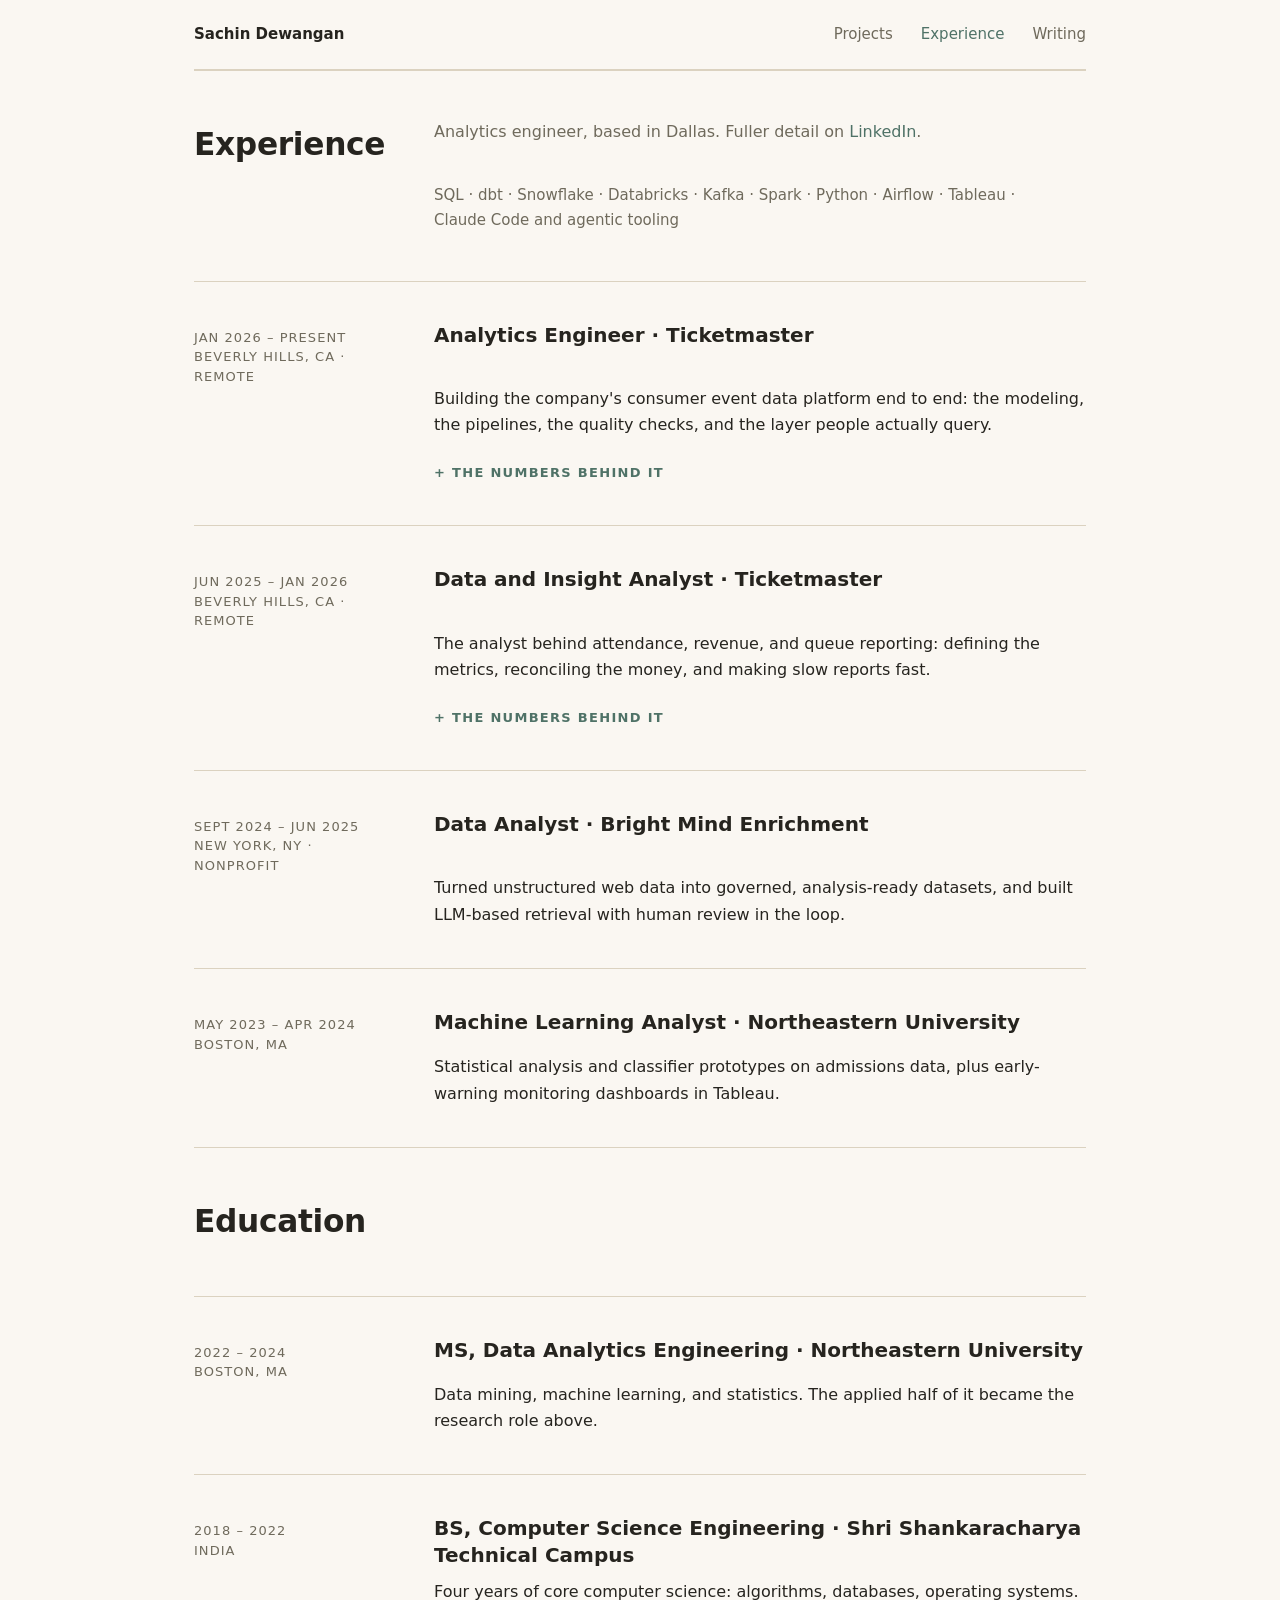
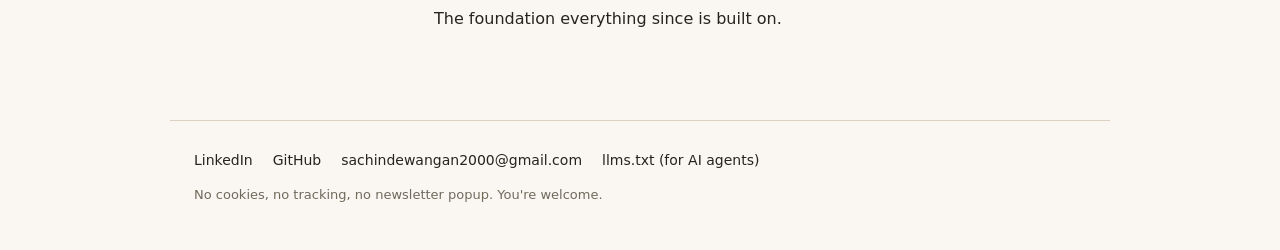
==== experience.html @ 965a37d4 "Personal website: hand-written HTML and CSS Four pages, one stylesheet, no frameworks, no build step" ====
<!DOCTYPE html>
<html lang="en">
<head>
  <meta charset="UTF-8">
  <meta name="viewport" content="width=device-width, initial-scale=1.0">
  <title>Experience · Sachin Dewangan</title>
  <meta name="description" content="Sachin Dewangan's professional record: analytics engineering and analysis at Ticketmaster, a nonprofit data role, a university research lab, and education.">
  <meta property="og:title" content="Experience · Sachin Dewangan">
  <meta property="og:description" content="Analytics engineering and analysis at Ticketmaster, a nonprofit data role, a university research lab, and education.">
  <meta property="og:type" content="website">
  <meta property="og:url" content="https://sachindew27.github.io/experience.html">
  <link rel="canonical" href="https://sachindew27.github.io/experience.html">
  <meta name="twitter:card" content="summary">
  <link rel="stylesheet" href="styles/reset.css">
  <link rel="stylesheet" href="styles/variants/swisoft.css">
</head>
<body>

  <header class="site-header">
    <nav class="site-nav" aria-label="main">
      <a class="nav-home" href="index.html">Sachin Dewangan</a>
      <a href="projects.html">Projects</a>
      <a href="experience.html" aria-current="page">Experience</a>
      <a href="writing.html">Writing</a>
    </nav>
  </header>

  <main class="page page-experience">

    <section class="projects-head">
      <h1>Experience</h1>
      <p class="projects-intro">Analytics engineer, based in Dallas. Fuller detail on
        <a href="https://linkedin.com/in/sachindewangan" target="_blank" rel="noopener noreferrer">LinkedIn</a>.</p>
      <p class="stack">SQL · dbt · Snowflake · Databricks · Kafka · Spark · Python ·
        Airflow · Tableau · Claude Code and agentic tooling</p>
    </section>

    <article class="card">
      <h2>Analytics Engineer · Ticketmaster</h2>
      <p class="card-status">Jan 2026 – present<br>Beverly Hills, CA · remote</p>
      <div class="front">
        <p>Building the company's consumer event data platform end to end: the modeling,
          the pipelines, the quality checks, and the layer people actually query.</p>
      </div>
      <details class="depth">
        <summary>The numbers behind it</summary>
        <p>Sole engineer on the platform. Domain-aligned data modeling, partitioned
          tables at multiple grains, a 71-check validation suite running on every
          refresh, and backfill infrastructure built to survive real failure modes. It is
          consumed by data science, abuse-prevention, and product teams.</p>
      </details>
    </article>

    <article class="card">
      <h2>Data and Insight Analyst · Ticketmaster</h2>
      <p class="card-status">Jun 2025 – Jan 2026<br>Beverly Hills, CA · remote</p>
      <div class="front">
        <p>The analyst behind attendance, revenue, and queue reporting: defining the
          metrics, reconciling the money, and making slow reports fast.</p>
      </div>
      <details class="depth">
        <summary>The numbers behind it</summary>
        <p>Led the semantic layer for a unified attendance model: 80+ metrics across 15+
          ticketing platforms, aligned across product, analytics, and engineering. Built
          finance-grade revenue datasets reconciled to 99%+ accuracy against the
          enterprise source of truth. Cut a core attendance report from 4+ hours to under
          25 minutes. Built a first-of-its-kind queue-classification dataset for abuse
          monitoring.</p>
      </details>
    </article>

    <article class="card">
      <h2>Data Analyst · Bright Mind Enrichment</h2>
      <p class="card-status">Sept 2024 – Jun 2025<br>New York, NY · nonprofit</p>
      <div class="front">
        <p>Turned unstructured web data into governed, analysis-ready datasets, and
          built LLM-based retrieval with human review in the loop.</p>
      </div>
    </article>

    <article class="card">
      <h2>Machine Learning Analyst · Northeastern University</h2>
      <p class="card-status">May 2023 – Apr 2024<br>Boston, MA</p>
      <div class="front">
        <p>Statistical analysis and classifier prototypes on admissions data, plus
          early-warning monitoring dashboards in Tableau.</p>
      </div>
    </article>

    <section class="projects-head">
      <h1>Education</h1>
    </section>

    <article class="card">
      <h2>MS, Data Analytics Engineering · Northeastern University</h2>
      <p class="card-status">2022 – 2024<br>Boston, MA</p>
      <div class="front">
        <p>Data mining, machine learning, and statistics. The applied half of it became
          the research role above.</p>
      </div>
    </article>

    <article class="card">
      <h2>BS, Computer Science Engineering · Shri Shankaracharya Technical Campus</h2>
      <p class="card-status">2018 – 2022<br>India</p>
      <div class="front">
        <p>Four years of core computer science: algorithms, databases, operating systems.
          The foundation everything since is built on.</p>
      </div>
    </article>

  </main>

  <footer class="site-footer">
    <p class="links">
      <a href="https://linkedin.com/in/sachindewangan" target="_blank" rel="noopener noreferrer">LinkedIn</a>
      <a href="https://github.com/sachindew27" target="_blank" rel="noopener noreferrer">GitHub</a>
      <a href="mailto:sachindewangan2000@gmail.com">sachindewangan2000@gmail.com</a>
      <a href="llms.txt" target="_blank" rel="noopener noreferrer">llms.txt (for AI agents)</a>
    </p>
    <p class="quip">No cookies, no tracking, no newsletter popup. You're welcome.</p>
  </footer>

</body>
</html>
---- styles/variants/swisoft.css ----
:root {
  --paper: #faf7f2;  --ink: #26241f;  --ink-soft: #6f6a5c;  --accent: #4f7267;  --hairline: #dbd2c0;  --panel: #f2ecdf;
  --step-0: 1rem;
  --step-1: 1.25rem;
  --step-3: 1.953rem;

  --font: "Avenir Next", Avenir, "Helvetica Neue", Seravek, system-ui, sans-serif;
}

body {
  font-family: var(--font);
  font-size: var(--step-0);
  line-height: 1.65;
  color: var(--ink);
  background: var(--paper);
}

.page, .site-header, .site-footer {
  max-width: 940px;
  margin-inline: auto;
  padding-inline: 24px;
}

.site-nav {
  display: flex;
  flex-wrap: wrap;
  gap: 28px;
  padding-block: 22px;
  border-bottom: 1px solid var(--hairline);
  font-size: 0.9375rem;
  font-weight: 500;
}
.site-nav a { color: var(--ink-soft); text-decoration: none; transition: color 150ms ease; }
.site-nav a:hover, .site-nav a[aria-current="page"] { color: var(--accent); }
.site-nav .nav-home { color: var(--ink); font-weight: 700; margin-right: auto; }

.hero { padding-block: 96px 72px; }
.hero-name {
  font-size: min(clamp(2.1rem, 7vw, 5rem), calc((100vw - 48px) / 8.6));
  font-weight: 700;
  line-height: 1.04;
  letter-spacing: -0.025em;
  white-space: nowrap;
}
.hero-tagline {
  margin-top: 24px;
  font-size: var(--step-1);
  max-width: 36ch;
  line-height: 1.45;
  color: var(--ink-soft);
}

.page-home section:not(.hero), .card, .projects-head {
  border-top: 1px solid var(--hairline);
  padding-block: 48px;
}
@media (min-width: 640px) {
  .page-home section:not(.hero), .card, .projects-head {
    display: grid;
    grid-template-columns: 200px 1fr;
    column-gap: 40px;
    align-items: start;  }
  .page-home section:not(.hero) > *:not(h2),
  .card > *:not(h2),
  .projects-head > *:not(h1) { grid-column: 2; }
}

.page-home section h2 {
  font-size: 0.8125rem;
  text-transform: uppercase;
  letter-spacing: 0.12em;
  font-weight: 700;
  color: var(--accent);
  padding-top: 4px;
}
.now-date { color: var(--ink-soft); font-weight: 400; }

.page p { max-width: 65ch; }
.page p + p { margin-top: 0.85em; }
.page a { color: var(--accent); text-decoration: none; transition: color 150ms ease; }
.page a:hover { text-decoration: underline; text-underline-offset: 3px; }

.teaser p a { font-weight: 600; white-space: nowrap; }
.writing-list { list-style: none; padding: 0; margin-top: 14px; }
.writing-list li { margin: 8px 0; font-size: var(--step-1); font-weight: 600; }
.writing-intro { color: var(--ink-soft); }

@media (min-width: 640px) {
  .page-experience .card > h2 { grid-column: 2; grid-row: 1; }
  .page-experience .card > .card-status { grid-column: 1; grid-row: 1; padding-top: 6px; }
}
.page-experience .card { padding-block: 40px; }
.page-experience .card h2 { line-height: 1.35; margin-bottom: 10px; }
.page-experience .card-status { line-height: 1.5; margin-bottom: 0; }

.projects-head h1 {
  font-size: var(--step-3);
  font-weight: 700;
  letter-spacing: -0.01em;
}
.projects-intro { color: var(--ink-soft); }
.card h2 { font-size: var(--step-1); font-weight: 700; line-height: 1.3; margin-bottom: 10px; }
.card-status {
  color: var(--ink-soft);
  font-size: 0.8125rem;
  text-transform: uppercase;
  letter-spacing: 0.08em;
  margin-bottom: 12px;
}
.card-status a { color: var(--ink-soft); text-decoration: underline; text-underline-offset: 3px; }
.card-status a:hover { color: var(--accent); }
.cta { font-weight: 600; }

details.depth { margin-top: 20px; }
details.depth summary {
  display: inline-block;
  font-size: 0.8125rem;
  font-weight: 700;
  text-transform: uppercase;
  letter-spacing: 0.1em;
  color: var(--accent);
  list-style: none;
  transition: transform 150ms ease;
}
details.depth summary:hover { transform: translateX(2px); }
details.depth summary::before { content: "+ "; }
details.depth[open] summary::before { content: "\2212 "; }
details.depth[open] {
  background: var(--panel);
  border-radius: 12px;
  padding: 14px 18px 16px;
  margin-top: 6px;
  margin-inline: -18px;
}
details.depth[open] summary { margin-bottom: 10px; }
.stack { color: var(--ink-soft); font-size: 0.9375rem; }

.site-footer {
  border-top: 1px solid var(--hairline);
  margin-top: 48px;
  padding-block: 28px 44px;
  font-size: 0.875rem;
}
.site-footer .links { display: flex; flex-wrap: wrap; gap: 20px; }
.site-footer a { color: var(--ink); text-decoration: none; }
.site-footer a:hover { color: var(--accent); }
.site-footer .quip { color: var(--ink-soft); margin-top: 12px; font-size: 0.8125rem; }

@media (max-width: 639px) {
  .hero { padding-block: 64px 48px; }
  .page-home section:not(.hero), .card, .projects-head { padding-block: 32px; }
  .page-home section h2 { margin-bottom: 12px; }
  .site-nav { gap: 18px; }
  .site-nav .nav-home { flex-basis: 100%; margin-right: 0; }
}
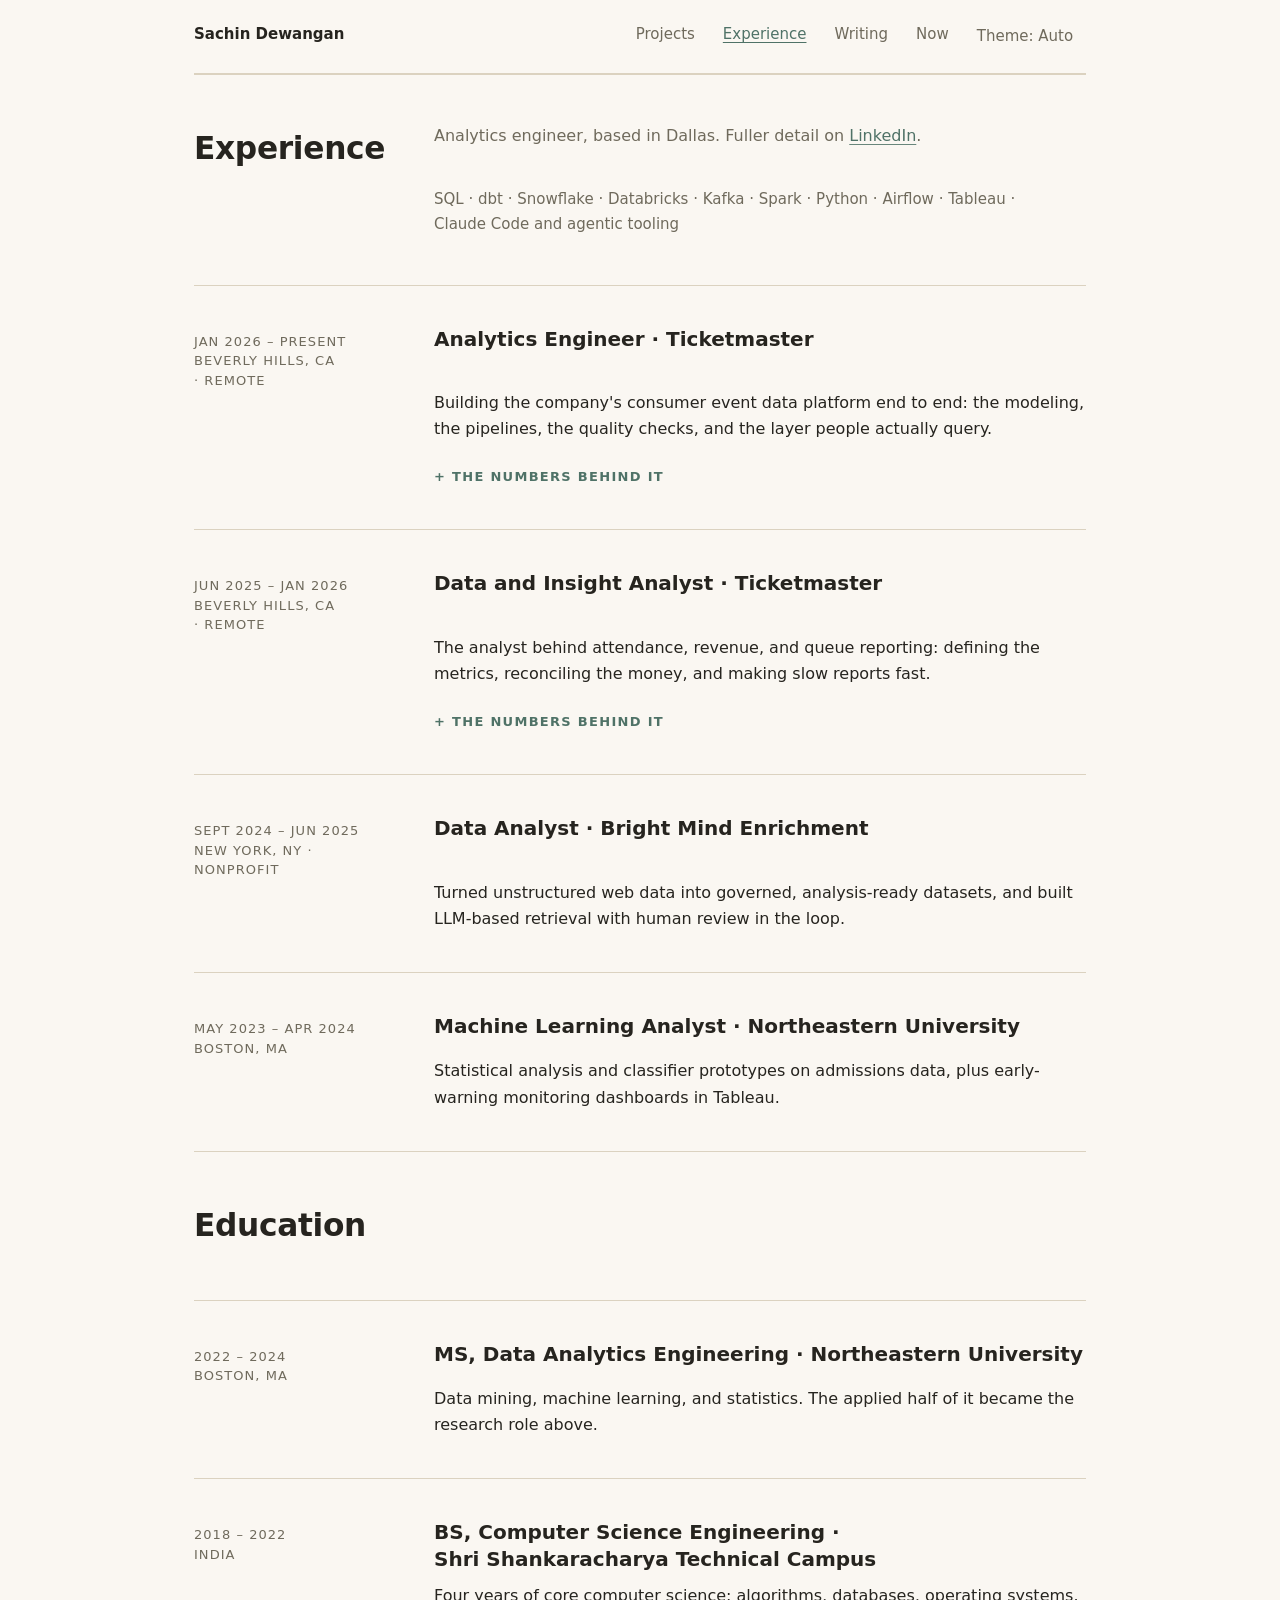
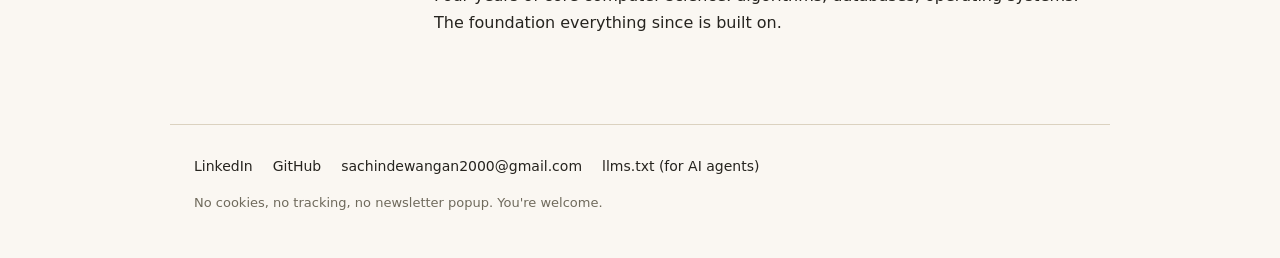
==== commit dd9889d8: "v2: motion, dark mode with a switch, a Now page, one note, and a cube that wakes on request" ====
--- a/experience.html
+++ b/experience.html
@@ -3,6 +3,7 @@
 <head>
   <meta charset="UTF-8">
   <meta name="viewport" content="width=device-width, initial-scale=1.0">
+  <meta name="color-scheme" content="light dark">
   <title>Experience · Sachin Dewangan</title>
   <meta name="description" content="Sachin Dewangan's professional record: analytics engineering and analysis at Ticketmaster, a nonprofit data role, a university research lab, and education.">
   <meta property="og:title" content="Experience · Sachin Dewangan">
@@ -11,10 +12,20 @@
   <meta property="og:url" content="https://sachindew27.github.io/experience.html">
   <link rel="canonical" href="https://sachindew27.github.io/experience.html">
   <meta name="twitter:card" content="summary">
+  <script>
+  (function () {
+    try {
+      var t = localStorage.getItem('theme');
+      if (t === 'light' || t === 'dark') document.documentElement.setAttribute('data-theme', t);
+    } catch (e) {}
+  })();
+  </script>
   <link rel="stylesheet" href="styles/reset.css">
   <link rel="stylesheet" href="styles/variants/swisoft.css">
 </head>
 <body>
+
+  <a class="skip-link" href="#main">Skip to content</a>
 
   <header class="site-header">
     <nav class="site-nav" aria-label="main">
@@ -22,10 +33,45 @@
       <a href="projects.html">Projects</a>
       <a href="experience.html" aria-current="page">Experience</a>
       <a href="writing.html">Writing</a>
+      <a href="now.html">Now</a>
+      <button class="theme-toggle" type="button" hidden>Theme:&nbsp;<span class="theme-word">Auto</span></button>
     </nav>
+    <span class="visually-hidden" role="status" id="theme-status"></span>
   </header>
 
-  <main class="page page-experience">
+  <script>
+  (function () {
+    var doc = document.documentElement;
+    var btn = document.querySelector('.theme-toggle');
+    if (!btn) return;
+    var word = btn.querySelector('.theme-word');
+    var status = document.getElementById('theme-status');
+    function current() {
+      var t = doc.getAttribute('data-theme');
+      return t === 'light' || t === 'dark' ? t : null;
+    }
+    function paint(t) {
+      word.textContent = t === 'dark' ? 'Dark' : t === 'light' ? 'Light' : 'Auto';
+    }
+    function apply(t) {
+      if (t) { doc.setAttribute('data-theme', t); } else { doc.removeAttribute('data-theme'); }
+      try { t ? localStorage.setItem('theme', t) : localStorage.removeItem('theme'); } catch (e) {}
+      paint(t);
+      if (status) status.textContent = 'Theme: ' + (t || 'auto, follows your device');
+    }
+    paint(current());
+    btn.hidden = false;
+    btn.addEventListener('click', function () {
+      var t = current();
+      var dark = matchMedia('(prefers-color-scheme: dark)').matches;
+      var opp = dark ? 'light' : 'dark';
+      var same = dark ? 'dark' : 'light';
+      apply(t === null ? opp : t === opp ? same : null);
+    });
+  })();
+  </script>
+
+  <main id="main" class="page page-experience">
 
     <section class="projects-head">
       <h1>Experience</h1>
@@ -88,7 +134,7 @@
     </article>
 
     <section class="projects-head">
-      <h1>Education</h1>
+      <h2>Education</h2>
     </section>
 
     <article class="card">
--- a/styles/variants/swisoft.css
+++ b/styles/variants/swisoft.css
@@ -1,11 +1,32 @@
 :root {
-  --paper: #faf7f2;  --ink: #26241f;  --ink-soft: #6f6a5c;  --accent: #4f7267;  --hairline: #dbd2c0;  --panel: #f2ecdf;
-  --step-0: 1rem;
-  --step-1: 1.25rem;
-  --step-3: 1.953rem;
+  color-scheme: light dark;
+  --paper: #faf7f2;  --ink: #26241f;  --ink-soft: #6f6a5c;  --accent: #4f7267;  --hairline: #dbd2c0;  --panel: #f2ecdf;  --underline: #4f7267D9;
+  --step--1: 0.8125rem;  --step-0s: 0.9375rem;  --step-0: 1rem;  --step-1: 1.25rem;  --step-3: 1.953rem;
+  --gutter: 24px;
+  --rail: 200px;
+  --rail-gap: 40px;
+  --section-pad: 48px;  --hero-pad: 96px 72px;  --panel-pull: 18px;
+  --ease-out: cubic-bezier(0.25, 0.46, 0.45, 0.94);
 
   --font: "Avenir Next", Avenir, "Helvetica Neue", Seravek, system-ui, sans-serif;
 }
+
+@media (prefers-color-scheme: dark) {
+  :root:not([data-theme="light"]) {
+    --paper: #1C1917;    --ink: #ECE6DA;    --ink-soft: #C9C2B2;    --accent: #7FA294;    --hairline: #332E27;    --panel: #26221C;    --underline: #7FA294D9;  }
+}
+
+:root[data-theme="dark"] {
+  color-scheme: dark;
+  --paper: #1C1917;
+  --ink: #ECE6DA;
+  --ink-soft: #C9C2B2;
+  --accent: #7FA294;
+  --hairline: #332E27;
+  --panel: #26221C;
+  --underline: #7FA294D9;
+}
+:root[data-theme="light"] { color-scheme: light; }
 
 body {
   font-family: var(--font);
@@ -18,7 +39,52 @@
 .page, .site-header, .site-footer {
   max-width: 940px;
   margin-inline: auto;
-  padding-inline: 24px;
+  padding-inline: var(--gutter);
+}
+
+.page p { max-width: 65ch; text-wrap: pretty; }
+.page p + p { margin-top: 0.85em; }
+h1, h2, .hero-tagline { text-wrap: balance; }
+
+.page a {
+  color: var(--accent);
+  text-decoration: none;
+  transition: color 150ms var(--ease-out), text-decoration-color 150ms var(--ease-out);
+}
+.page a:hover { text-decoration: underline; text-underline-offset: 3px; }
+.page p a {
+  text-decoration: underline;
+  text-decoration-color: var(--underline);
+  text-underline-offset: 3px;
+}
+.page p a:hover,
+.page p a:focus-visible { text-decoration-color: var(--accent); }
+
+:focus-visible { outline: 2px solid var(--accent); outline-offset: 3px; }
+
+.visually-hidden,
+.skip-link {
+  position: absolute;
+  width: 1px;
+  height: 1px;
+  overflow: hidden;
+  clip-path: inset(50%);
+  white-space: nowrap;
+}
+.skip-link:focus {
+  width: auto;
+  height: auto;
+  clip-path: none;
+  white-space: normal;
+  top: 8px;
+  left: var(--gutter);
+  z-index: 10;
+  background: var(--ink);
+  color: var(--paper);
+  padding: 8px 14px;
+  border-radius: 8px;
+  font-weight: 600;
+  text-decoration: none;
 }
 
 .site-nav {
@@ -27,14 +93,37 @@
   gap: 28px;
   padding-block: 22px;
   border-bottom: 1px solid var(--hairline);
-  font-size: 0.9375rem;
+  font-size: var(--step-0s);
   font-weight: 500;
 }
-.site-nav a { color: var(--ink-soft); text-decoration: none; transition: color 150ms ease; }
+.site-nav a {
+  color: var(--ink-soft);
+  text-decoration: none;
+  transition: color 150ms var(--ease-out);
+}
 .site-nav a:hover, .site-nav a[aria-current="page"] { color: var(--accent); }
+.site-nav a[aria-current="page"] {
+  text-decoration: underline;
+  text-underline-offset: 3px;
+}
 .site-nav .nav-home { color: var(--ink); font-weight: 700; margin-right: auto; }
 
-.hero { padding-block: 96px 72px; }
+.theme-toggle {
+  background: none;
+  border: 0;
+  padding: 2px 0;
+  color: var(--ink-soft);
+  font-size: var(--step-0s);
+  font-weight: 500;
+  cursor: pointer;
+  transition: color 150ms var(--ease-out);}
+.theme-toggle:hover { color: var(--accent); }
+.theme-toggle .theme-word {
+  display: inline-block;
+  min-inline-size: 5ch;  text-align: left;
+}
+
+.hero { padding-block: var(--hero-pad); }
 .hero-name {
   font-size: min(clamp(2.1rem, 7vw, 5rem), calc((100vw - 48px) / 8.6));
   font-weight: 700;
@@ -50,35 +139,32 @@
   color: var(--ink-soft);
 }
 
-.page-home section:not(.hero), .card, .projects-head {
+.page-home section:not(.hero), .page-now section:not(.projects-head),
+.card, .projects-head {
   border-top: 1px solid var(--hairline);
-  padding-block: 48px;
+  padding-block: var(--section-pad);
 }
 @media (min-width: 640px) {
-  .page-home section:not(.hero), .card, .projects-head {
+  .page-home section:not(.hero), .page-now section:not(.projects-head),
+  .card, .projects-head {
     display: grid;
-    grid-template-columns: 200px 1fr;
-    column-gap: 40px;
+    grid-template-columns: var(--rail) 1fr;
+    column-gap: var(--rail-gap);
     align-items: start;  }
   .page-home section:not(.hero) > *:not(h2),
+  .page-now section:not(.projects-head) > *:not(h2),
   .card > *:not(h2),
-  .projects-head > *:not(h1) { grid-column: 2; }
-}
-
-.page-home section h2 {
-  font-size: 0.8125rem;
+  .projects-head > *:not(h1):not(h2) { grid-column: 2; }
+}
+
+.page-home section h2, .page-now section h2 {
+  font-size: var(--step--1);
   text-transform: uppercase;
   letter-spacing: 0.12em;
   font-weight: 700;
   color: var(--accent);
   padding-top: 4px;
 }
-.now-date { color: var(--ink-soft); font-weight: 400; }
-
-.page p { max-width: 65ch; }
-.page p + p { margin-top: 0.85em; }
-.page a { color: var(--accent); text-decoration: none; transition: color 150ms ease; }
-.page a:hover { text-decoration: underline; text-underline-offset: 3px; }
 
 .teaser p a { font-weight: 600; white-space: nowrap; }
 .writing-list { list-style: none; padding: 0; margin-top: 14px; }
@@ -93,7 +179,8 @@
 .page-experience .card h2 { line-height: 1.35; margin-bottom: 10px; }
 .page-experience .card-status { line-height: 1.5; margin-bottom: 0; }
 
-.projects-head h1 {
+.projects-head h1,
+.projects-head h2 {
   font-size: var(--step-3);
   font-weight: 700;
   letter-spacing: -0.01em;
@@ -102,38 +189,172 @@
 .card h2 { font-size: var(--step-1); font-weight: 700; line-height: 1.3; margin-bottom: 10px; }
 .card-status {
   color: var(--ink-soft);
-  font-size: 0.8125rem;
+  font-size: var(--step--1);
   text-transform: uppercase;
   letter-spacing: 0.08em;
   margin-bottom: 12px;
-}
-.card-status a { color: var(--ink-soft); text-decoration: underline; text-underline-offset: 3px; }
+  font-variant-numeric: tabular-nums;}
+.card-status a {
+  color: var(--ink-soft);
+  text-decoration: underline;
+  text-decoration-color: currentColor;
+  text-underline-offset: 3px;
+  transition: color 150ms var(--ease-out);
+}
 .card-status a:hover { color: var(--accent); }
 .cta { font-weight: 600; }
+
+.piece-back {
+  margin-block: 20px 4px;
+  font-size: var(--step--1);
+  text-transform: uppercase;
+  letter-spacing: 0.1em;
+  font-weight: 700;
+}
+.standfirst {
+  color: var(--ink-soft);
+  font-size: var(--step-1);
+  line-height: 1.45;
+  max-width: 46ch;
+}
+.piece-note {
+  margin-top: 28px;
+  color: var(--ink-soft);
+  font-size: var(--step--1);
+}
+.piece-end { margin-top: 16px; }
 
 details.depth { margin-top: 20px; }
 details.depth summary {
   display: inline-block;
-  font-size: 0.8125rem;
+  font-size: var(--step--1);
   font-weight: 700;
   text-transform: uppercase;
   letter-spacing: 0.1em;
   color: var(--accent);
   list-style: none;
-  transition: transform 150ms ease;
-}
-details.depth summary:hover { transform: translateX(2px); }
+  padding-block: 2px;}
 details.depth summary::before { content: "+ "; }
 details.depth[open] summary::before { content: "\2212 "; }
 details.depth[open] {
   background: var(--panel);
   border-radius: 12px;
-  padding: 14px 18px 16px;
+  padding: 14px var(--panel-pull) 16px;
   margin-top: 6px;
-  margin-inline: -18px;
+  margin-inline: calc(-1 * var(--panel-pull));
 }
 details.depth[open] summary { margin-bottom: 10px; }
-.stack { color: var(--ink-soft); font-size: 0.9375rem; }
+.stack { color: var(--ink-soft); font-size: var(--step-0s); }
+
+details.depth::details-content {
+  opacity: 0;
+  transition: opacity 200ms var(--ease-out),
+              content-visibility 200ms var(--ease-out) allow-discrete;
+}
+details.depth[open]::details-content {
+  opacity: 1;
+  transition: opacity 250ms var(--ease-out),
+              content-visibility 250ms var(--ease-out) allow-discrete;
+}
+
+.cube-slot {
+  position: relative;
+  max-width: 300px;
+  aspect-ratio: 1 / 1;
+  margin-top: 20px;
+  touch-action: pan-y;
+}
+.cube-slot.is-big { max-width: min(80vw, 560px); }
+.cube-slot svg, .cube-slot canvas, .cube-slot img { display: block; width: 100%; height: 100%; }
+.cube-slot:focus-visible {
+  outline: 2px solid var(--accent);
+  outline-offset: 4px;
+  border-radius: 12px;
+}
+@media (prefers-reduced-motion: no-preference) {
+  .cube-slot { transition: max-width 340ms var(--ease-out); }
+}
+
+.cube-toggle {
+  margin-top: 14px;
+  font-size: var(--step--1);
+  font-weight: 700;
+  text-transform: uppercase;
+  letter-spacing: 0.08em;
+  color: var(--accent);
+  background: none;
+  border: 1px solid var(--hairline);
+  border-radius: 8px;
+  padding: 6px 12px;
+  cursor: pointer;
+  transition: border-color 150ms var(--ease-out);
+}
+.cube-toggle:hover { border-color: var(--accent); }
+.cube-toggle:disabled {
+  color: var(--ink-soft);
+  border-color: var(--hairline);
+  cursor: default;
+  text-transform: none;
+  letter-spacing: normal;
+}
+
+.cube-keys { margin-top: 12px; }
+.cube-keys-row { display: flex; flex-wrap: wrap; gap: 8px; }
+.cube-key {
+  display: inline-flex;
+  align-items: baseline;
+  gap: 6px;
+  font-size: var(--step--1);
+  color: var(--ink-soft);
+  background: none;
+  border: 1px solid var(--hairline);
+  border-radius: 8px;
+  padding: 4px 10px;
+  cursor: pointer;
+  transition: border-color 150ms var(--ease-out), color 150ms var(--ease-out),
+              background-color 150ms var(--ease-out);
+}
+.cube-key:hover { border-color: var(--accent); color: var(--accent); }
+.cube-key kbd {
+  font-family: inherit;
+  font-weight: 700;
+  text-transform: uppercase;
+  color: var(--ink);
+}
+.cube-key.is-listening,
+.cube-key.is-listening kbd { color: var(--accent); }
+.cube-key.is-listening { border-color: var(--accent); }
+.cube-key.is-clash { border-color: var(--accent); background: var(--panel); }
+.cube-keys-note {
+  margin-top: 10px;
+  font-size: var(--step--1);
+  color: var(--ink-soft);
+}
+.cube-keys-reset {
+  background: none;
+  border: 0;
+  padding: 2px 0;
+  font-size: var(--step--1);
+  font-weight: 700;
+  text-transform: uppercase;
+  letter-spacing: 0.08em;
+  color: var(--accent);
+  cursor: pointer;
+}
+
+.photo-grid {
+  display: grid;
+  grid-template-columns: 1fr 1fr;
+  gap: 14px;
+  align-items: start;
+}
+.photo-grid .photo-wide { grid-column: 1 / -1; }
+.photo-grid img { width: 100%; height: auto; border-radius: 12px; }
+.photo-grid figcaption {
+  margin-top: 6px;
+  font-size: var(--step--1);
+  color: var(--ink-soft);
+}
 
 .site-footer {
   border-top: 1px solid var(--hairline);
@@ -142,14 +363,36 @@
   font-size: 0.875rem;
 }
 .site-footer .links { display: flex; flex-wrap: wrap; gap: 20px; }
-.site-footer a { color: var(--ink); text-decoration: none; }
+.site-footer a {
+  color: var(--ink);
+  text-decoration: none;
+  padding-block: 2px;  transition: color 150ms var(--ease-out);
+}
 .site-footer a:hover { color: var(--accent); }
-.site-footer .quip { color: var(--ink-soft); margin-top: 12px; font-size: 0.8125rem; }
+.site-footer .quip { color: var(--ink-soft); margin-top: 12px; font-size: var(--step--1); }
+
+@view-transition {
+  navigation: auto;
+}
+
+@media (prefers-reduced-motion: no-preference) {
+
+  .site-header { view-transition-name: site-header; }
+
+  details.depth summary { transition: transform 150ms var(--ease-out); }
+  details.depth summary:hover { transform: translateX(2px); }
+
+  .theme-toggle { transition: color 150ms var(--ease-out), transform 100ms ease-out; }
+  .theme-toggle:active { transform: scale(0.97); }
+}
 
 @media (max-width: 639px) {
-  .hero { padding-block: 64px 48px; }
-  .page-home section:not(.hero), .card, .projects-head { padding-block: 32px; }
-  .page-home section h2 { margin-bottom: 12px; }
+  :root {
+    --section-pad: 32px;
+    --hero-pad: 64px 48px;
+  }
+  .page-home section h2, .page-now section h2 { margin-bottom: 12px; }
   .site-nav { gap: 18px; }
   .site-nav .nav-home { flex-basis: 100%; margin-right: 0; }
-}
+  .photo-grid { grid-template-columns: 1fr; }
+}
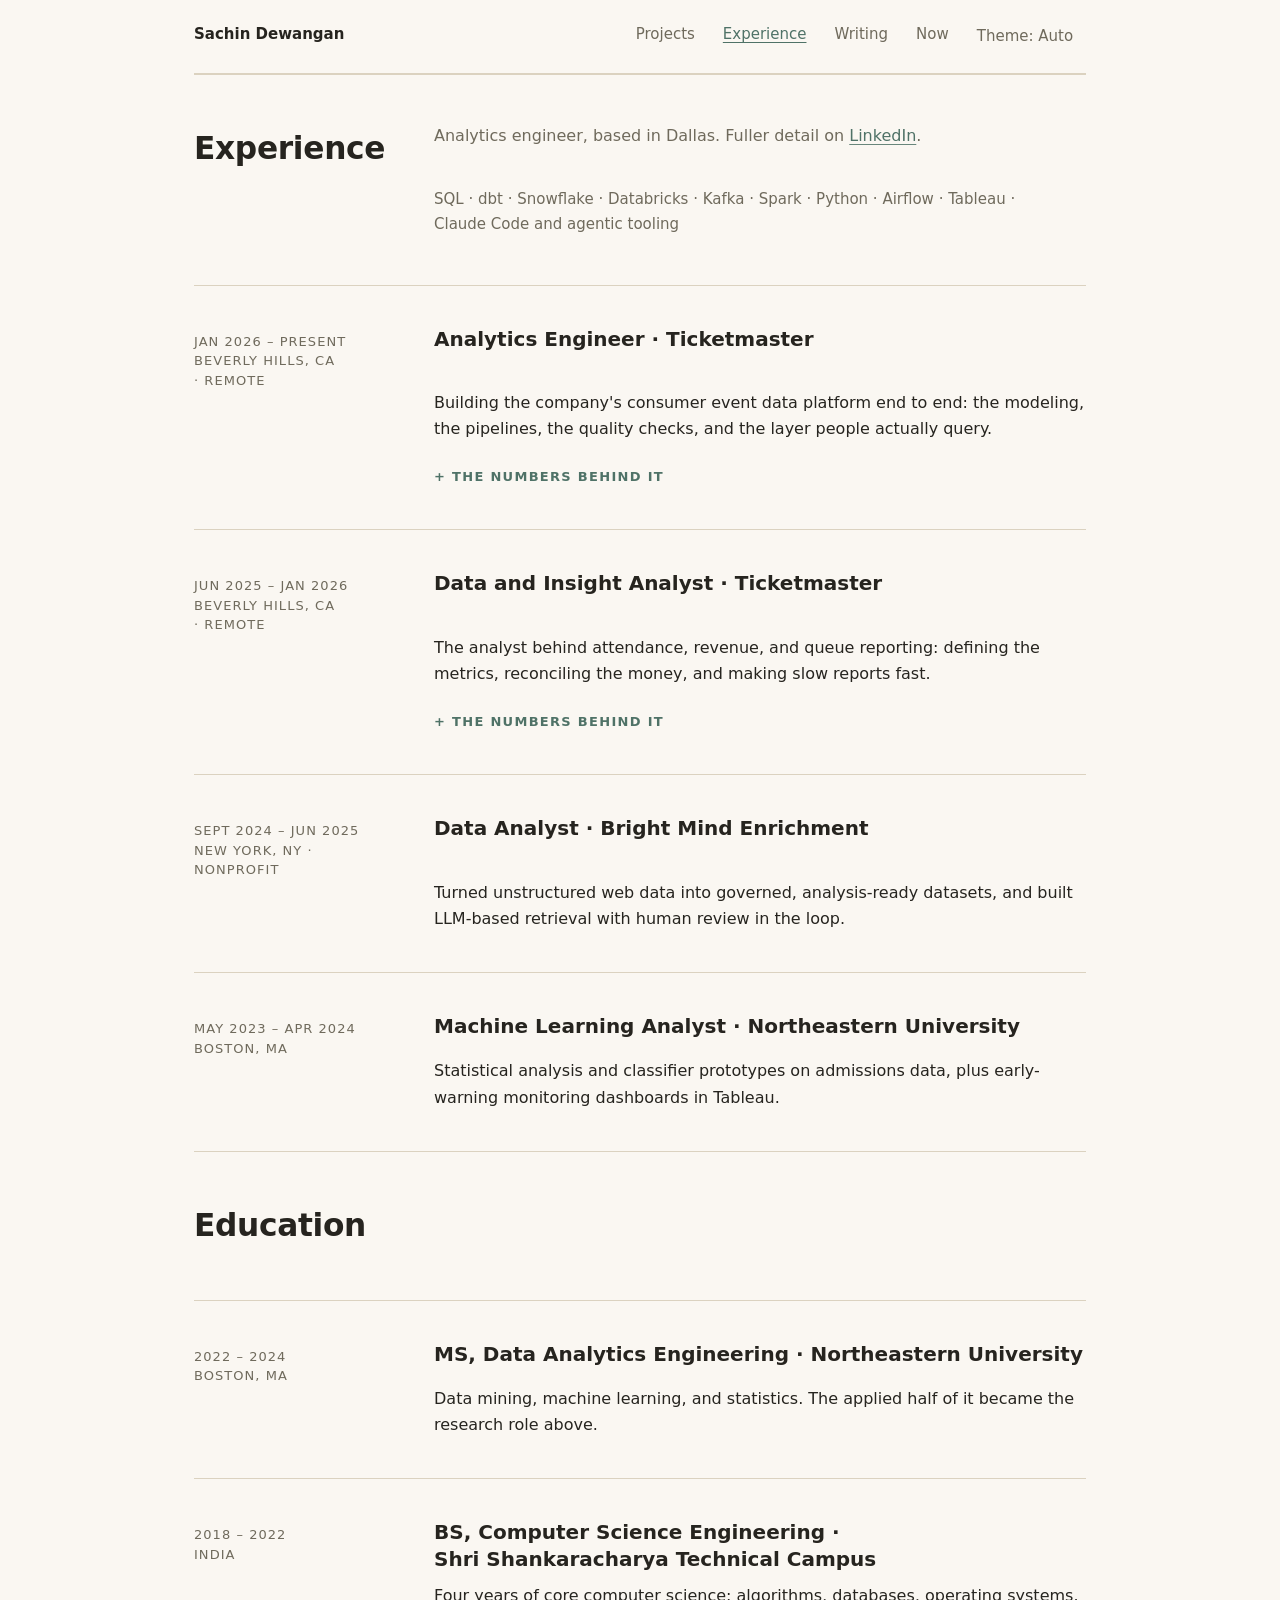
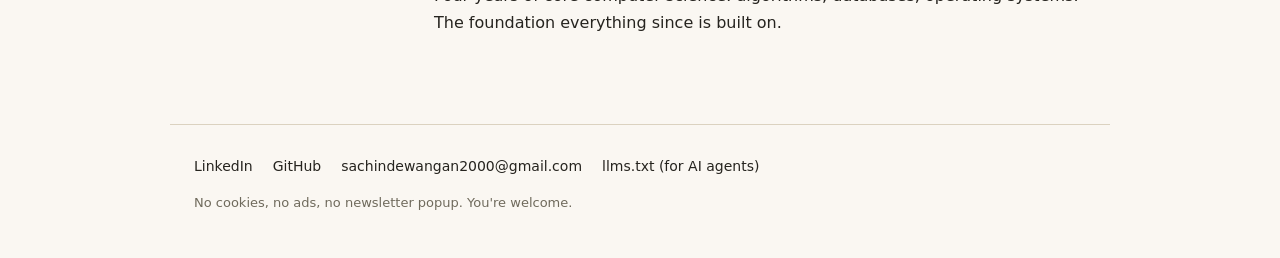
==== commit fca03489: "Add cookieless page counting Cloudflare Web Analytics beacon on every page: no cookies, no localStor" ====
--- a/experience.html
+++ b/experience.html
@@ -164,8 +164,9 @@
       <a href="mailto:sachindewangan2000@gmail.com">sachindewangan2000@gmail.com</a>
       <a href="llms.txt" target="_blank" rel="noopener noreferrer">llms.txt (for AI agents)</a>
     </p>
-    <p class="quip">No cookies, no tracking, no newsletter popup. You're welcome.</p>
+    <p class="quip">No cookies, no ads, no newsletter popup. You're welcome.</p>
   </footer>
 
+  <script defer src='https://static.cloudflareinsights.com/beacon.min.js' data-cf-beacon='{"token": "39bd2064e6d049cc953d9f4d8ce1fdd3"}'></script>
 </body>
 </html>
